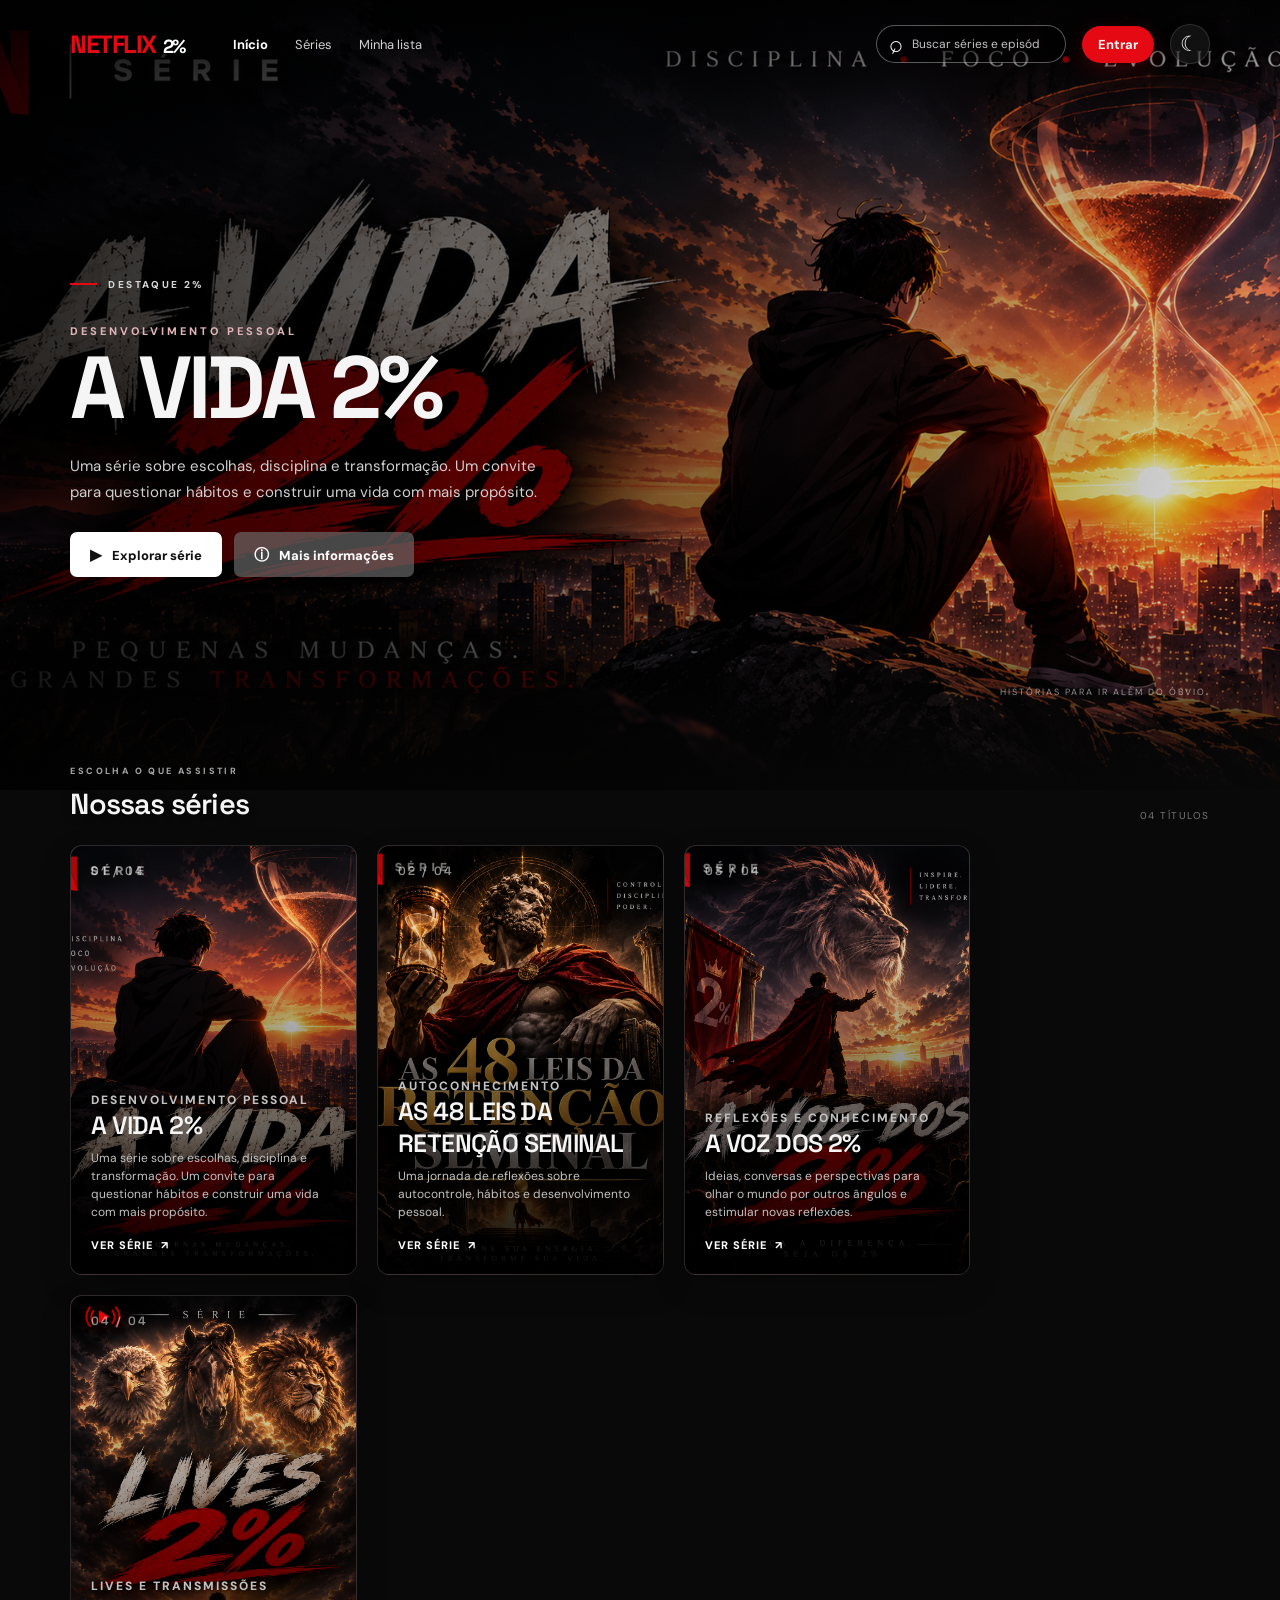
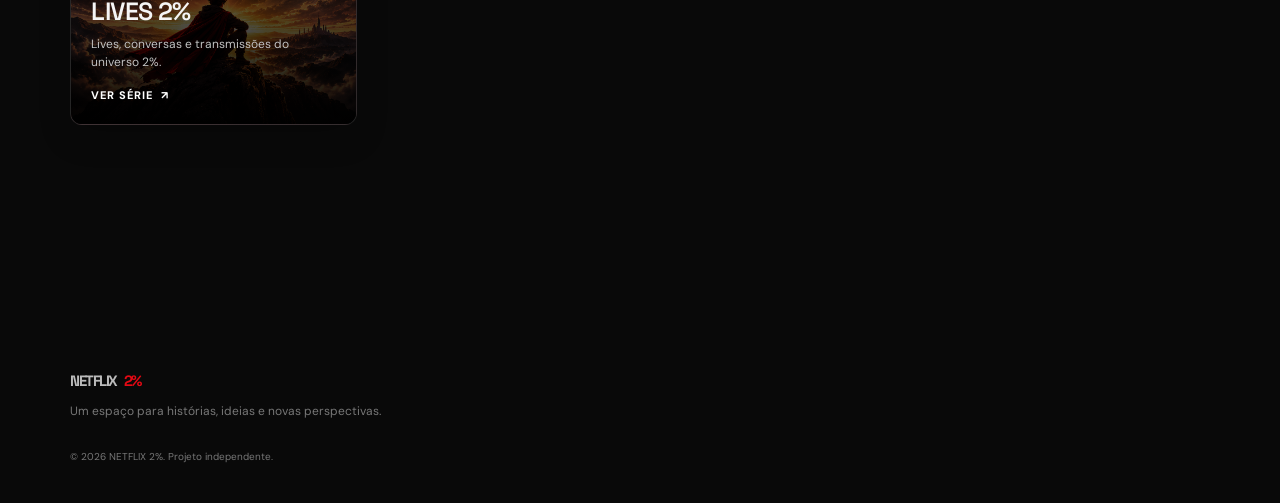
==== index.html @ c713a43e "2" ====
<!DOCTYPE html>
<html lang="pt-BR">
<head>
  <meta charset="UTF-8">
  <meta name="viewport" content="width=device-width, initial-scale=1.0">
  <meta name="description" content="NETFLIX 2% — sua plataforma de séries.">
  <title>NETFLIX 2% | Início</title>
  <link rel="stylesheet" href="css/global.css">
  <link rel="stylesheet" href="css/home.css">
  <script src="js/theme.js" defer></script>
  <script src="js/catalogo.js" defer></script>
  <script src="js/main.js" defer></script>
</head>
<body>
  <header class="topbar">
    <a class="brand" href="index.html" aria-label="Netflix 2% - página inicial">
      <span class="brand-main">NETFLIX</span><span class="brand-mark">2%</span>
    </a>

    <nav class="main-nav" aria-label="Navegação principal">
      <a class="active" href="#inicio">Início</a>
      <a href="#series">Séries</a>
      <a href="#minha-lista" id="navMinhaLista">Minha lista</a>
    </nav>

    <div class="header-actions">
      <form class="search-box" id="searchForm" role="search" aria-label="Pesquisar séries e episódios">
        <button class="search-icon" type="submit" aria-label="Pesquisar">⌕</button>
        <input id="searchInput" type="search" placeholder="Buscar séries e episódios..." autocomplete="off">
      </form>
      <a class="login-link" href="#" id="loginLink">Entrar</a>
      <button class="theme-toggle" type="button" data-theme-toggle aria-label="Ativar modo claro" title="Ativar modo claro" aria-pressed="false"><span class="theme-toggle-icon" aria-hidden="true">☾</span></button>
    </div>
  </header>

  <main>
    <section class="hero" id="inicio" aria-label="Série em destaque">
      <img class="hero-banner" id="heroBanner" src="assets/banners/avidadoisporcentobanner.png" alt="" aria-hidden="true">
      <div class="hero-shade"></div>
      <div class="hero-content">
        <p class="eyebrow"><span class="eyebrow-line"></span> DESTAQUE 2%</p>
        <p class="hero-kicker" id="heroCategory">SÉRIE ORIGINAL</p>
        <h1 id="heroTitle">UMA NOVA<br>JORNADA</h1>
        <p class="hero-description" id="heroDescription">
          Histórias que provocam ideias, ampliam perspectivas e fazem você enxergar além.
        </p>
        <div class="hero-buttons">
          <button class="button button-primary" id="heroDetailsButton" type="button">
            <span aria-hidden="true">▶</span> Explorar série
          </button>
          <button class="button button-secondary" id="heroInfoButton" type="button">
            <span aria-hidden="true">ⓘ</span> Mais informações
          </button>
        </div>
      </div>
      <div class="hero-bottom-label">HISTÓRIAS PARA IR ALÉM DO ÓBVIO.</div>
    </section>

    <section class="catalog-section" id="series">
      <div class="section-heading">
        <div>
          <p class="section-overline">ESCOLHA O QUE ASSISTIR</p>
          <h2>Nossas séries</h2>
        </div>
        <span class="catalog-count" id="catalogCount">CATÁLOGO</span>
      </div>

      <div class="series-grid" id="seriesGrid" aria-live="polite">
        <!-- Os cards são inseridos pelo JavaScript a partir de js/catalogo.js. -->
      </div>
      <p class="empty-message" id="emptyMessage" hidden>Nenhuma série encontrada. Tente outro termo.</p>
    </section>

    <section class="quote-strip" id="minha-lista">
      <span class="quote-symbol">“</span>
      <p>O próximo capítulo começa quando você decide continuar.</p>
      <span class="quote-signature">NETFLIX <b>2%</b></span>
    </section>
  </main>

  <footer class="footer">
    <div class="footer-brand">NETFLIX <span>2%</span></div>
    <p>Um espaço para histórias, ideias e novas perspectivas.</p>
    <small>© 2026 NETFLIX 2%. Projeto independente.</small>
  </footer>

  <dialog class="info-dialog" id="seriesDialog">
    <button class="dialog-close" id="dialogClose" aria-label="Fechar">×</button>
    <p class="section-overline">CONHEÇA A SÉRIE</p>
    <h2 id="dialogTitle">Título da série</h2>
    <p id="dialogDescription"></p>
    <p class="dialog-note">Consulte a página da série para ver as temporadas e os episódios disponíveis.</p>
  </dialog>
</body>
</html>
---- css/global.css ----
@import url('https://fonts.googleapis.com/css2?family=DM+Sans:wght@400;500;600;700;800&family=Space+Grotesk:wght@500;600;700&display=swap');

:root {
  color-scheme: dark;
  --bg: #090909;
  --surface: #151515;
  --surface-raised: #1d1d1d;
  --text: #f5f5f5;
  --muted: #a5a5a5;
  --muted-strong: #c8c8c8;
  --red: #e50914;
  --red-dark: #a80710;
  --line: rgba(255,255,255,.12);
  --soft-shadow: 0 16px 45px rgba(0,0,0,.28);
  --page-padding: clamp(22px, 5.5vw, 88px);
}

* { box-sizing: border-box; }
html { scroll-behavior: smooth; }
body {
  margin: 0;
  background: var(--bg);
  color: var(--text);
  font-family: "DM Sans", Arial, sans-serif;
  -webkit-font-smoothing: antialiased;
  transition: background-color .28s ease, color .28s ease;
}
button, input { font: inherit; }
button, a { -webkit-tap-highlight-color: transparent; }
a { color: inherit; text-decoration: none; }
button { cursor: pointer; }
::selection { background: var(--red); color: white; }

/* AJUSTES GERAIS PARA TELAS E CONTROLES TOUCH */
img, iframe, video { max-width: 100%; }
button, a, select, input { touch-action: manipulation; }
:focus-visible { outline: 2px solid var(--red); outline-offset: 3px; }

@media (max-width: 480px) {
  :root { --page-padding: 18px; }
  body { overflow-x: hidden; }
}

@media (prefers-reduced-motion: reduce) {
  html { scroll-behavior: auto; }
  *, *::before, *::after { animation-duration: .01ms !important; animation-iteration-count: 1 !important; transition-duration: .01ms !important; }
}


/* CONTROLES DE TEMA E MOVIMENTO GLOBAL */
.theme-toggle {
  width: 40px; height: 40px; flex: 0 0 40px;
  display: inline-grid; place-items: center;
  border: 1px solid var(--line); border-radius: 50%;
  color: var(--text); background: rgba(30,30,30,.55);
  box-shadow: 0 5px 18px rgba(0,0,0,.12);
  cursor: pointer; transition: transform .22s ease, background .22s ease, border-color .22s ease, color .22s ease;
}
.theme-toggle:hover { transform: translateY(-2px) rotate(-8deg); border-color: var(--red); }
.theme-toggle:active { transform: scale(.94); }
.theme-toggle-icon { font-size: 21px; line-height: 1; }
.motion-reveal { opacity: 0; transform: translateY(22px); transition: opacity .65s ease, transform .65s cubic-bezier(.2,.7,.2,1); }
body .motion-reveal { transition: opacity .65s ease, transform .65s cubic-bezier(.2,.7,.2,1), border-color .25s ease, box-shadow .32s ease; }
.motion-reveal.is-visible { opacity: 1; transform: translateY(0); }
.series-grid .series-card:nth-child(2), .episode-list .episode-card:nth-child(2) { transition-delay: .06s; }
.series-grid .series-card:nth-child(3), .episode-list .episode-card:nth-child(3) { transition-delay: .12s; }
.series-grid .series-card:nth-child(4), .episode-list .episode-card:nth-child(4) { transition-delay: .18s; }

:root[data-theme="light"] {
  color-scheme: light;
  --bg: #f2f3f5;
  --surface: #ffffff;
  --surface-raised: #ffffff;
  --text: #17191d;
  --muted: #666b73;
  --muted-strong: #454a52;
  --line: rgba(20,24,31,.13);
  --soft-shadow: 0 16px 42px rgba(25,32,45,.10);
}
:root[data-theme="light"] body { background: var(--bg); color: var(--text); }
:root[data-theme="light"] .theme-toggle { color: #24262b; background: rgba(255,255,255,.84); border-color: rgba(0,0,0,.14); }
:root[data-theme="light"] ::selection { background: #e50914; color: #fff; }

@media (prefers-reduced-motion: reduce) {
  .motion-reveal, .motion-reveal.is-visible { opacity: 1; transform: none; transition: none; }
  .theme-toggle { transition: none; }
}


:root[data-theme="light"] .theme-toggle:hover,
:root[data-theme="light"] .theme-toggle:focus-visible {
  border-color: var(--red);
}
---- css/home.css ----
/* CABEÇALHO */
.topbar {
  position: absolute;
  z-index: 10;
  inset: 0 0 auto;
  height: 88px;
  padding: 0 var(--page-padding);
  display: flex;
  align-items: center;
  gap: 48px;
  background: linear-gradient(180deg, rgba(0,0,0,.78), transparent);
}
.brand, .footer-brand {
  display: inline-flex;
  align-items: baseline;
  gap: 7px;
  white-space: nowrap;
  font-family: "Space Grotesk", sans-serif;
  font-weight: 700;
  letter-spacing: -1.5px;
}
.brand-main { color: var(--red); font-size: 25px; }
.brand-mark { color: #fff; font-size: 19px; }
.main-nav { display: flex; align-items: center; gap: 27px; color: #d0d0d0; font-size: 13px; }
.main-nav a { transition: color .2s; }
.main-nav a:hover, .main-nav a.active { color: #fff; font-weight: 700; }
.header-actions { margin-left: auto; display: flex; align-items: center; gap: 16px; }
.search-box {
  height: 38px; width: 190px; display: flex; align-items: center; gap: 8px;
  padding: 0 11px; border: 1px solid rgba(255,255,255,.35);
  background: rgba(0,0,0,.35); transition: width .25s, border-color .25s;
}
.search-box:focus-within { width: 235px; border-color: #fff; }
.search-icon { flex: 0 0 auto; padding: 0; border: 0; color: white; background: transparent; cursor: pointer; font-size: 24px; line-height: 1; transform: rotate(-20deg); }
.search-icon:hover { color: var(--red); }
.search-box input { width: 100%; min-width: 0; color: white; border: 0; outline: 0; background: transparent; font-size: 12px; }
.search-box input::placeholder { color: #c2c2c2; }
.login-link { font-size: 13px; font-weight: 700; padding: 10px 16px; background: var(--red); border-radius: 3px; }
.login-link:hover { background: #f6121d; }

/* DESTAQUE */
.hero {
  min-height: 690px;
  height: min(790px, 88vh);
  position: relative;
  display: flex;
  align-items: center;
  overflow: hidden;
  background: #090909;
}
.hero-banner {
  position: absolute;
  z-index: 0;
  inset: 0;
  display: block;
  width: 100%;
  height: 100%;
  object-fit: cover;
  object-position: center center;
  pointer-events: none;
}
.hero::before {
  content: "2%";
  position: absolute;
  right: 8%; top: 18%;
  font: 700 clamp(190px, 31vw, 440px)/1 "Space Grotesk", sans-serif;
  letter-spacing: -35px;
  color: rgba(255, 0, 0, 0);
  transform: rotate(-8deg);
  z-index: 1;
  pointer-events: none;
}
.hero::after {
  content: "";
  position: absolute; inset: auto 0 0; height: 190px;
  background: linear-gradient(transparent, var(--bg));
}
.hero-shade { position: absolute; z-index: 1; inset: 0; background: linear-gradient(90deg, rgba(0,0,0,.78) 0%, rgba(0,0,0,.48) 48%, rgba(0,0,0,.16) 100%); }
.hero-content { position: relative; z-index: 2; width: min(620px, 75%); margin: 55px 0 0 var(--page-padding); }
.eyebrow, .section-overline { color: #d6d6d6; font-size: 10px; font-weight: 800; letter-spacing: 2.4px; }
.eyebrow { display: flex; align-items: center; gap: 11px; }
.eyebrow-line { display: inline-block; width: 27px; height: 2px; background: var(--red); }
.hero-kicker { margin: 33px 0 9px; color: #e2b6b8; font-size: 11px; font-weight: 800; letter-spacing: 3px; }
.hero h1 { margin: 0; font: 700 clamp(48px, 7vw, 88px)/.94 "Space Grotesk", sans-serif; letter-spacing: -4px; }
.hero-description { max-width: 470px; margin: 23px 0 27px; color: #d0d0d0; font-size: 15px; line-height: 1.75; }
.hero-buttons { display: flex; flex-wrap: wrap; gap: 12px; }
.button { min-height: 45px; padding: 0 20px; border: 0; border-radius: 3px; font-size: 13px; font-weight: 800; }
.button span { margin-right: 7px; font-size: 15px; }
.button-primary { color: #111; background: #fff; }
.button-primary:hover { background: #dedede; }
.button-secondary { color: white; background: rgba(109,109,110,.65); }
.button-secondary:hover { background: rgba(109,109,110,.9); }
.hero-bottom-label { position: absolute; z-index: 2; right: var(--page-padding); bottom: 92px; color: rgba(255,255,255,.55); font-size: 9px; letter-spacing: 2px; }

/* CATÁLOGO */
.catalog-section { position: relative; z-index: 3; padding: 0 var(--page-padding) 75px; margin-top: -25px; }
.section-heading { display: flex; justify-content: space-between; align-items: end; margin-bottom: 23px; }
.section-overline { margin: 0 0 8px; color: #a5a5a5; font-size: 9px; }
.section-heading h2 { margin: 0; font: 600 29px "Space Grotesk", sans-serif; letter-spacing: -.8px; }
.catalog-count { color: #777; font-size: 10px; letter-spacing: 1.5px; }
.series-grid { display: grid; grid-template-columns: repeat(3, minmax(0, 1fr)); gap: 20px; max-width: 900px; }
.series-card {
  position: relative; aspect-ratio: 2 / 3; min-height: 0; overflow: hidden; isolation: isolate;
  border-radius: 12px; box-shadow: 0 12px 32px rgba(0,0,0,.18);
  display: flex; align-items: end; padding: 20px;
  background: linear-gradient(135deg, #302124, #111);
  border: 1px solid rgba(255,255,255,.08);
  transition: transform .32s cubic-bezier(.2,.75,.25,1), border-color .25s, box-shadow .32s;
}
.series-card:hover { transform: translateY(-7px) scale(1.012); border-color: rgba(255,255,255,.48); box-shadow: 0 22px 48px rgba(0,0,0,.34); }
.card-poster { position: absolute; z-index: -2; inset: 0; width: 100%; height: 100%; object-fit: cover; object-position: center; transition: transform .7s cubic-bezier(.2,.7,.2,1); }
.series-card:hover .card-poster { transform: scale(1.055); }
.series-card::before {
  content: ""; position: absolute; z-index: -1; inset: 0;
  background: linear-gradient(0deg, rgba(0,0,0,.94), rgba(0,0,0,.05) 85%);
}
.card-number { position: absolute; z-index: 1; top: 17px; left: 20px; color: rgba(255,255,255,.55); font: 600 12px "Space Grotesk"; letter-spacing: 2px; }
.card-content { position: relative; z-index: 1; width: 100%; }
.card-category { margin: 0 0 6px; color: #d7a5a7; font-size: 9px; font-weight: 800; letter-spacing: 2px; }
.card-content h3 { margin: 0 0 8px; font: 600 25px "Space Grotesk"; letter-spacing: -.6px; }
.card-content p { max-width: 390px; margin: 0; color: #c2c2c2; font-size: 12px; line-height: 1.5; }
.card-action { margin-top: 17px; padding: 0; border: 0; color: white; background: none; font-size: 11px; font-weight: 800; letter-spacing: 1px; }
.card-action:hover { color: #ff626a; }
.empty-message { padding: 25px 0; color: var(--muted); }

/* RESULTADOS DA PESQUISA DE EPISÓDIOS */
.search-episode-card {
  position: relative;
  border-radius: 12px; box-shadow: 0 12px 32px rgba(0,0,0,.18);
  transition: transform .3s ease, box-shadow .3s ease, border-color .3s ease;
  isolation: isolate;
  min-width: 0;
  min-height: 220px;
  padding: 22px;
  display: flex;
  flex-direction: column;
  align-items: flex-start;
  justify-content: flex-end;
  gap: 10px;
  overflow: hidden;
  background: linear-gradient(145deg, #302124, #171717 65%, #090909);
  border: 1px solid rgba(255,255,255,.12);
}
.search-episode-card:hover { transform: translateY(-5px); box-shadow: 0 20px 42px rgba(0,0,0,.32); border-color: rgba(255,255,255,.35); }
.search-episode-thumbnail {
  position: absolute;
  z-index: -2;
  inset: 0;
  width: 100%;
  height: 100%;
  object-fit: cover;
}
.search-episode-thumbnail[hidden] { display: none; }
.search-episode-card::before {
  content: "";
  position: absolute;
  z-index: -1;
  inset: 0;
  background: linear-gradient(180deg, rgba(0,0,0,.08) 0%, rgba(0,0,0,.42) 38%, rgba(0,0,0,.94) 100%);
}
.search-episode-series {
  margin: 0;
  color: #d7a5a7;
  font-size: 9px;
  font-weight: 800;
  letter-spacing: 1.5px;
}
.search-episode-number {
  color: #aaa;
  font-size: 9px;
  letter-spacing: 1.2px;
}
.search-episode-card h3 {
  margin: 0;
  color: #fff;
  font: 600 19px/1.25 "Space Grotesk", sans-serif;
  overflow-wrap: anywhere;
}
.search-episode-link {
  margin-top: 8px;
  color: #fff;
  font-size: 10px;
  font-weight: 800;
  letter-spacing: 1px;
}
.search-episode-link:hover { color: #ff626a; }


/* FAIXA E RODAPÉ */
.quote-strip { margin: 0 var(--page-padding) 85px; padding: 28px 0; display: flex; align-items: center; gap: 18px; border-top: 1px solid var(--line); border-bottom: 1px solid var(--line); }
.quote-symbol { color: var(--red); font: 700 54px Georgia; line-height: .5; }
.quote-strip p { margin: 0; color: #c9c9c9; font: 500 17px "Space Grotesk"; }
.quote-signature { margin-left: auto; color: #888; font: 700 11px "Space Grotesk"; letter-spacing: 1px; white-space: nowrap; }
.quote-signature b { color: var(--red); }
.footer { padding: 0 var(--page-padding) 38px; color: #777; }
.footer-brand { color: #bbb; font-size: 15px; }
.footer-brand span { color: var(--red); }
.footer p { margin: 12px 0 25px; font-size: 12px; }
.footer small { font-size: 10px; }

/* JANELA DE INFORMAÇÕES */
.info-dialog { width: min(520px, calc(100% - 32px)); padding: 38px; color: white; background: #181818; border: 1px solid #444; box-shadow: 0 20px 90px #000; }
.info-dialog::backdrop { background: rgba(0,0,0,.78); backdrop-filter: blur(4px); }
.info-dialog h2 { margin: 0 0 15px; font: 700 32px "Space Grotesk"; }
.info-dialog p:not(.section-overline) { color: #c5c5c5; font-size: 14px; line-height: 1.7; }
.info-dialog .dialog-note { margin-top: 25px; padding-top: 17px; border-top: 1px solid var(--line); font-size: 11px !important; }
.dialog-close { position: absolute; top: 12px; right: 15px; border: 0; color: white; background: none; font-size: 29px; }

@media (max-width: 850px) {
  .topbar { height: 75px; gap: 25px; }
  .main-nav { gap: 15px; }
  .search-box { width: 42px; border-color: transparent; background: transparent; }
  .search-box input { width: 0; }
  .search-box:focus-within { width: 180px; border-color: white; background: #111; }
  .search-box:focus-within input { width: 100%; }
  .hero { min-height: 640px; height: 78vh; }
  .series-grid { gap: 13px; }
  .series-card { padding: 17px; }
}
@media (max-width: 620px) {
  .topbar { padding-top: 7px; flex-wrap: wrap; height: 104px; gap: 0; align-content: center; }
  .brand { margin-right: auto; }
  .brand-main { font-size: 22px; }
  .header-actions { margin-left: 0; gap: 9px; }
  .main-nav { order: 3; width: 100%; margin-top: 13px; gap: 19px; font-size: 11px; }
  .login-link { padding: 8px 11px; font-size: 11px; }
  .hero { min-height: 650px; height: 82vh; align-items: end; padding-bottom: 125px; }
  .hero-content { width: calc(100% - 2 * var(--page-padding)); margin: 0 var(--page-padding); }
  .hero h1 { font-size: clamp(48px, 14vw, 68px); letter-spacing: -2.5px; }
  .hero-description { font-size: 13px; }
  .hero-bottom-label { display: none; }
  .catalog-section { margin-top: -45px; }
  .section-heading h2 { font-size: 25px; }
  .series-grid { grid-template-columns: repeat(2, minmax(0, 1fr)); gap: 12px; }
  .series-card { padding: 12px; }
  .search-episode-card { min-height: 190px; padding: 14px; }
  .search-episode-card h3 { font-size: 16px; }
  .card-content h3 { font-size: 16px; line-height: 1.15; }
  .card-content p { font-size: 10px; }
  .card-category { font-size: 7px; letter-spacing: 1px; }
  .card-action { font-size: 9px; margin-top: 10px; }
  .card-number { top: 10px; left: 12px; font-size: 10px; }
  .quote-strip { margin-bottom: 60px; gap: 10px; }
  .quote-strip p { font-size: 14px; }
  .quote-signature { display: none; }
}

@media (max-width: 360px) { .series-grid { grid-template-columns: 1fr; } }

/* ETAPA 6 — REFINAMENTO RESPONSIVO */
@media (max-width: 620px) {
  .topbar {
    position: absolute;
    min-height: 104px;
    height: auto;
    padding: 12px var(--page-padding) 10px;
    row-gap: 8px;
  }
  .brand { font-size: 22px; }
  .main-nav {
    justify-content: flex-start;
    overflow-x: auto;
    white-space: nowrap;
    padding: 3px 0 5px;
    scrollbar-width: none;
  }
  .main-nav::-webkit-scrollbar { display: none; }
  .header-actions { margin-left: auto; }
  .search-box { flex: 0 0 38px; height: 36px; }
  .search-box:focus-within { flex-basis: min(175px, 43vw); }
  .hero {
    min-height: 590px;
    height: min(760px, 92svh);
    padding: 0 0 112px;
    align-items: end;
    background-position: 58% center;
  }
  .hero-content { margin-bottom: 0; }
  .hero-kicker { margin-top: 23px; font-size: 9px; letter-spacing: 2px; }
  .hero h1 { overflow-wrap: anywhere; }
  .hero-description { max-width: 100%; margin: 17px 0 21px; line-height: 1.6; }
  .hero-buttons { gap: 9px; }
  .button { min-height: 43px; padding: 0 13px; font-size: 11px; }
  .catalog-section { padding-bottom: 55px; }
  .section-heading { align-items: end; gap: 10px; }
  .section-heading h2 { font-size: 23px; }
  .catalog-count { font-size: 8px; white-space: nowrap; }
  .series-grid { grid-template-columns: repeat(2, minmax(0, 1fr)); gap: 10px; }
  .series-card { min-width: 0; padding: 11px; }
  .card-content h3 { font-size: clamp(13px, 4vw, 16px); overflow-wrap: anywhere; }
  .card-content p { font-size: 10px; }
  .quote-strip { margin-left: var(--page-padding); margin-right: var(--page-padding); padding: 22px 0; }
  .quote-symbol { font-size: 42px; }
  .quote-strip p { font-size: 13px; line-height: 1.45; }
  .footer { padding-bottom: 28px; }
  .info-dialog { padding: 30px 22px; }
  .info-dialog h2 { font-size: 25px; }
}

@media (max-width: 380px) {
  .topbar { padding-top: 10px; }
  .brand-main { font-size: 20px; }
  .brand-mark { font-size: 17px; }
  .main-nav { gap: 15px; font-size: 10px; }
  .login-link { padding: 8px 9px; font-size: 10px; }
  .hero { min-height: 560px; }
  .hero h1 { font-size: clamp(42px, 13vw, 54px); }
  .hero-buttons { flex-direction: column; align-items: stretch; max-width: 220px; }
  .button { width: 100%; }
  .series-grid { grid-template-columns: 1fr; max-width: 310px; }
  .series-card { aspect-ratio: 4 / 5; }
}

@media (max-width: 340px) {
  :root { --page-padding: 14px; }
  .search-box:focus-within { flex-basis: 125px; }
  .section-heading h2 { font-size: 21px; }
}


/* REFINAMENTO VISUAL — CAMADAS, PROFUNDIDADE E TEMA CLARO */
.topbar { backdrop-filter: none; -webkit-backdrop-filter: none; }
.search-box { border-radius: 999px; }
.login-link { border-radius: 999px; box-shadow: 0 7px 22px rgba(229,9,20,.2); transition: transform .2s, box-shadow .2s, background .2s; }
.login-link:hover { transform: translateY(-1px); box-shadow: 0 10px 26px rgba(229,9,20,.3); }
.button { border-radius: 7px; transition: transform .2s ease, background .2s ease, box-shadow .2s ease; }
.button:hover { transform: translateY(-2px); box-shadow: 0 9px 24px rgba(0,0,0,.2); }
.hero-shade { background: linear-gradient(90deg, rgba(0,0,0,.84) 0%, rgba(0,0,0,.52) 49%, rgba(0,0,0,.12) 100%); }
.hero h1 { text-shadow: 0 8px 35px rgba(0,0,0,.28); }
.section-heading h2 { text-shadow: 0 3px 18px rgba(0,0,0,.08); }
.quote-strip { border-color: var(--line); }
.info-dialog { border-radius: 16px; box-shadow: 0 28px 100px rgba(0,0,0,.5); }

:root[data-theme="light"] .catalog-section { color: var(--text); }
:root[data-theme="light"] .section-overline { color: #737780; }
:root[data-theme="light"] .section-heading h2 { color: #17191d; }
:root[data-theme="light"] .catalog-count { color: #777d86; }
:root[data-theme="light"] .quote-strip p { color: #424750; }
:root[data-theme="light"] .quote-signature { color: #747a83; }
:root[data-theme="light"] .footer { color: #737983; }
:root[data-theme="light"] .footer-brand { color: #424750; }
:root[data-theme="light"] .info-dialog { color: #17191d; background: #fff; border-color: rgba(0,0,0,.12); box-shadow: 0 25px 90px rgba(25,32,45,.22); }
:root[data-theme="light"] .info-dialog p:not(.section-overline) { color: #565c65; }
:root[data-theme="light"] .dialog-close { color: #24262b; }
:root[data-theme="light"] .empty-message { color: #626873; }

@media (max-width: 620px) {
  .header-actions { gap: 8px; }
  .theme-toggle { width: 36px; height: 36px; flex-basis: 36px; }
  .theme-toggle-icon { font-size: 19px; }
}


/* AJUSTES FINAIS — HERO ESTÁTICO E IDENTIDADE DO TEMA CLARO */
:root[data-theme="light"] .topbar {
  background: linear-gradient(180deg, rgba(255,255,255,.96), rgba(255,255,255,.72) 62%, transparent);
}
:root[data-theme="light"] .hero {
  background: #f2f3f5;
}
:root[data-theme="light"] .hero-shade {
  background: linear-gradient(90deg, rgba(255,255,255,.52) 0%, rgba(255,255,255,.28) 48%, rgba(255,255,255,.08) 100%);
}
.hero::after { height: 190px; }
:root[data-theme="light"] .hero::after {
  height: 290px;
  background: linear-gradient(to bottom, rgba(242,243,245,0), rgba(242,243,245,.78) 52%, #f2f3f5 100%);
}
:root[data-theme="light"] .hero h1,
:root[data-theme="light"] .card-content h3 { color: var(--red); text-shadow: none; }
:root[data-theme="light"] .hero-kicker { color: #b80d16; }
:root[data-theme="light"] .eyebrow,
:root[data-theme="light"] .hero-description { color: #343942; }
:root[data-theme="light"] .hero-bottom-label { color: rgba(45,49,57,.62); }
:root[data-theme="light"] .series-card::before {
  background: linear-gradient(0deg, rgba(48,0,5,.96) 0%, rgba(126,0,10,.76) 48%, rgba(229,9,20,.08) 90%);
}
:root[data-theme="light"] .card-category { color: #ffe1e3; }
:root[data-theme="light"] .card-content h3 { color: #ff3944; }
:root[data-theme="light"] .card-content p { color: rgba(255,255,255,.92); }
:root[data-theme="light"] .card-action { color: #fff; }
:root[data-theme="light"] .section-heading h2,
:root[data-theme="light"] .catalog-count { color: var(--red); }
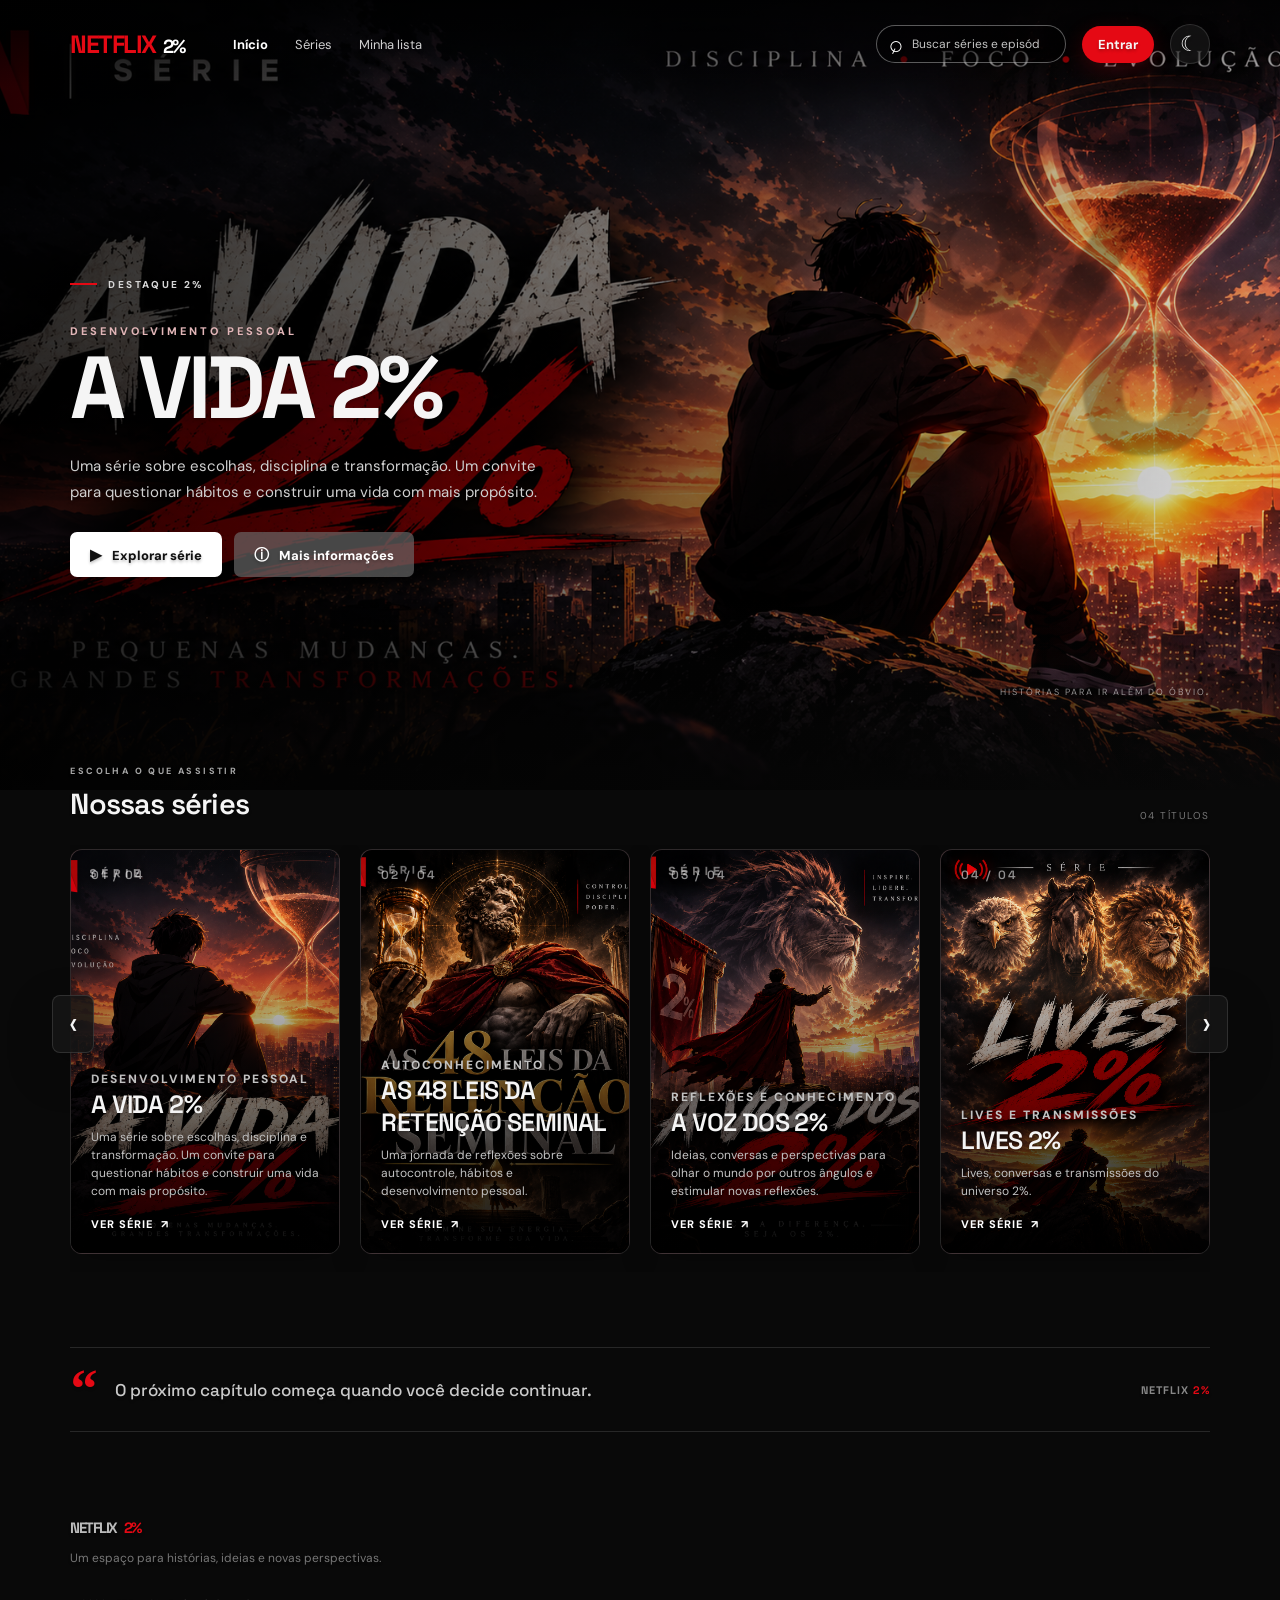
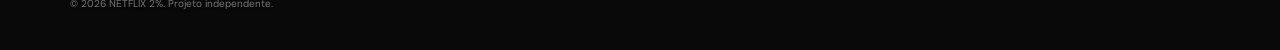
==== commit eb5f9969: "1" ====
--- a/index.html
+++ b/index.html
@@ -65,10 +65,25 @@
         <span class="catalog-count" id="catalogCount">CATÁLOGO</span>
       </div>
 
-      <div class="series-grid" id="seriesGrid" aria-live="polite">
-        <!-- Os cards são inseridos pelo JavaScript a partir de js/catalogo.js. -->
+      <div class="series-carousel">
+        <button class="carousel-arrow carousel-previous" id="seriesPrevious" type="button" aria-label="Séries anteriores">‹</button>
+        <div class="series-grid" id="seriesGrid" aria-live="polite">
+          <!-- Os cards são inseridos pelo JavaScript a partir de js/catalogo.js. -->
+        </div>
+        <button class="carousel-arrow carousel-next" id="seriesNext" type="button" aria-label="Próximas séries">›</button>
       </div>
       <p class="empty-message" id="emptyMessage" hidden>Nenhuma série encontrada. Tente outro termo.</p>
+    </section>
+
+    <section class="history-section" id="continueExplorando" hidden>
+      <div class="section-heading">
+        <div>
+          <p class="section-overline">RETOME DE ONDE PAROU</p>
+          <h2>Continue explorando</h2>
+        </div>
+        <button class="clear-history" id="clearHistory" type="button">Limpar histórico</button>
+      </div>
+      <div class="history-list" id="historyList"></div>
     </section>
 
     <section class="quote-strip" id="minha-lista">
--- a/css/global.css
+++ b/css/global.css
@@ -91,3 +91,12 @@
 :root[data-theme="light"] .theme-toggle:focus-visible {
   border-color: var(--red);
 }
+
+
+/* SOMBRA PROJETADA GLOBAL — TEXTOS EM TODOS OS TEMAS */
+body * {
+  text-shadow: 0 2px 3px rgba(0, 0, 0, .24) !important;
+}
+:root[data-theme="light"] body * {
+  text-shadow: 0 2px 3px rgba(20, 24, 31, .18) !important;
+}
--- a/css/home.css
+++ b/css/home.css
@@ -99,6 +99,82 @@
 .section-heading h2 { margin: 0; font: 600 29px "Space Grotesk", sans-serif; letter-spacing: -.8px; }
 .catalog-count { color: #777; font-size: 10px; letter-spacing: 1.5px; }
 .series-grid { display: grid; grid-template-columns: repeat(3, minmax(0, 1fr)); gap: 20px; max-width: 900px; }
+
+/* CARROSSEL DE SÉRIES */
+.series-carousel { position: relative; }
+.series-grid.is-carousel {
+  display: flex;
+  gap: 20px;
+  max-width: none;
+  overflow-x: auto;
+  padding: 4px 3px 18px;
+  scroll-snap-type: x mandatory;
+  scroll-behavior: smooth;
+  scrollbar-width: none;
+}
+.series-grid.is-carousel::-webkit-scrollbar { display: none; }
+.series-grid.is-carousel .series-card {
+  flex: 0 0 clamp(210px, 22vw, 270px);
+  scroll-snap-align: start;
+}
+.carousel-arrow {
+  position: absolute;
+  z-index: 4;
+  top: 42%;
+  transform: translateY(-50%);
+  width: 42px;
+  height: 58px;
+  border: 1px solid var(--line);
+  border-radius: 8px;
+  color: var(--text);
+  background: color-mix(in srgb, var(--surface) 88%, transparent);
+  font-size: 34px;
+  line-height: 1;
+  cursor: pointer;
+  box-shadow: var(--soft-shadow);
+}
+.carousel-arrow:hover { border-color: var(--red); color: var(--red); }
+.carousel-previous { left: -18px; }
+.carousel-next { right: -18px; }
+.carousel-arrow[hidden] { display: none; }
+.series-carousel.search-mode .series-grid { display: grid; }
+
+/* CONTINUE EXPLORANDO — histórico deste navegador */
+.history-section { padding: 0 var(--page-padding) 68px; }
+.history-section[hidden] { display: none; }
+.history-section .section-heading { margin-bottom: 18px; }
+.clear-history {
+  border: 1px solid var(--line); border-radius: 5px; padding: 9px 12px;
+  color: var(--muted); background: transparent; font: inherit; font-size: 11px; cursor: pointer;
+}
+.clear-history:hover { color: var(--red); border-color: var(--red); }
+.history-list {
+  display: grid; grid-template-columns: repeat(auto-fill, minmax(230px, 1fr)); gap: 14px;
+}
+.history-card {
+  display: flex; min-width: 0; gap: 12px; align-items: center;
+  padding: 10px; color: var(--text); text-decoration: none;
+  background: var(--surface); border: 1px solid var(--line); border-radius: 9px;
+  transition: border-color .2s, transform .2s;
+}
+.history-card:hover { border-color: var(--red); transform: translateY(-2px); }
+.history-card img {
+  width: 112px; aspect-ratio: 16 / 9; object-fit: cover; border-radius: 5px; flex: 0 0 auto;
+}
+.history-card-info { display: grid; gap: 5px; min-width: 0; }
+.history-card-info strong, .history-card-info span {
+  overflow: hidden; text-overflow: ellipsis; white-space: nowrap;
+}
+.history-card-info strong { font-size: 12px; }
+.history-card-info span { color: var(--muted); font-size: 10px; }
+.history-card-info small { color: var(--red); font-size: 9px; letter-spacing: 1px; }
+@media (max-width: 620px) {
+  .series-grid.is-carousel .series-card { flex-basis: min(68vw, 245px); }
+  .carousel-arrow { display: none; }
+  .history-list { grid-template-columns: 1fr; }
+  .history-section { padding-bottom: 48px; }
+}
+
 .series-card {
   position: relative; aspect-ratio: 2 / 3; min-height: 0; overflow: hidden; isolation: isolate;
   border-radius: 12px; box-shadow: 0 12px 32px rgba(0,0,0,.18);
@@ -359,7 +435,7 @@
   background: #f2f3f5;
 }
 :root[data-theme="light"] .hero-shade {
-  background: linear-gradient(90deg, rgba(255,255,255,.52) 0%, rgba(255,255,255,.28) 48%, rgba(255,255,255,.08) 100%);
+  background: linear-gradient(90deg, rgba(255,255,255,.30) 0%, rgba(255,255,255,.16) 48%, rgba(255,255,255,.04) 100%);
 }
 .hero::after { height: 190px; }
 :root[data-theme="light"] .hero::after {
@@ -373,7 +449,7 @@
 :root[data-theme="light"] .hero-description { color: #343942; }
 :root[data-theme="light"] .hero-bottom-label { color: rgba(45,49,57,.62); }
 :root[data-theme="light"] .series-card::before {
-  background: linear-gradient(0deg, rgba(48,0,5,.96) 0%, rgba(126,0,10,.76) 48%, rgba(229,9,20,.08) 90%);
+  background: linear-gradient(0deg, rgba(48,0,5,.76) 0%, rgba(126,0,10,.48) 48%, rgba(229,9,20,.04) 90%);
 }
 :root[data-theme="light"] .card-category { color: #ffe1e3; }
 :root[data-theme="light"] .card-content h3 { color: #ff3944; }
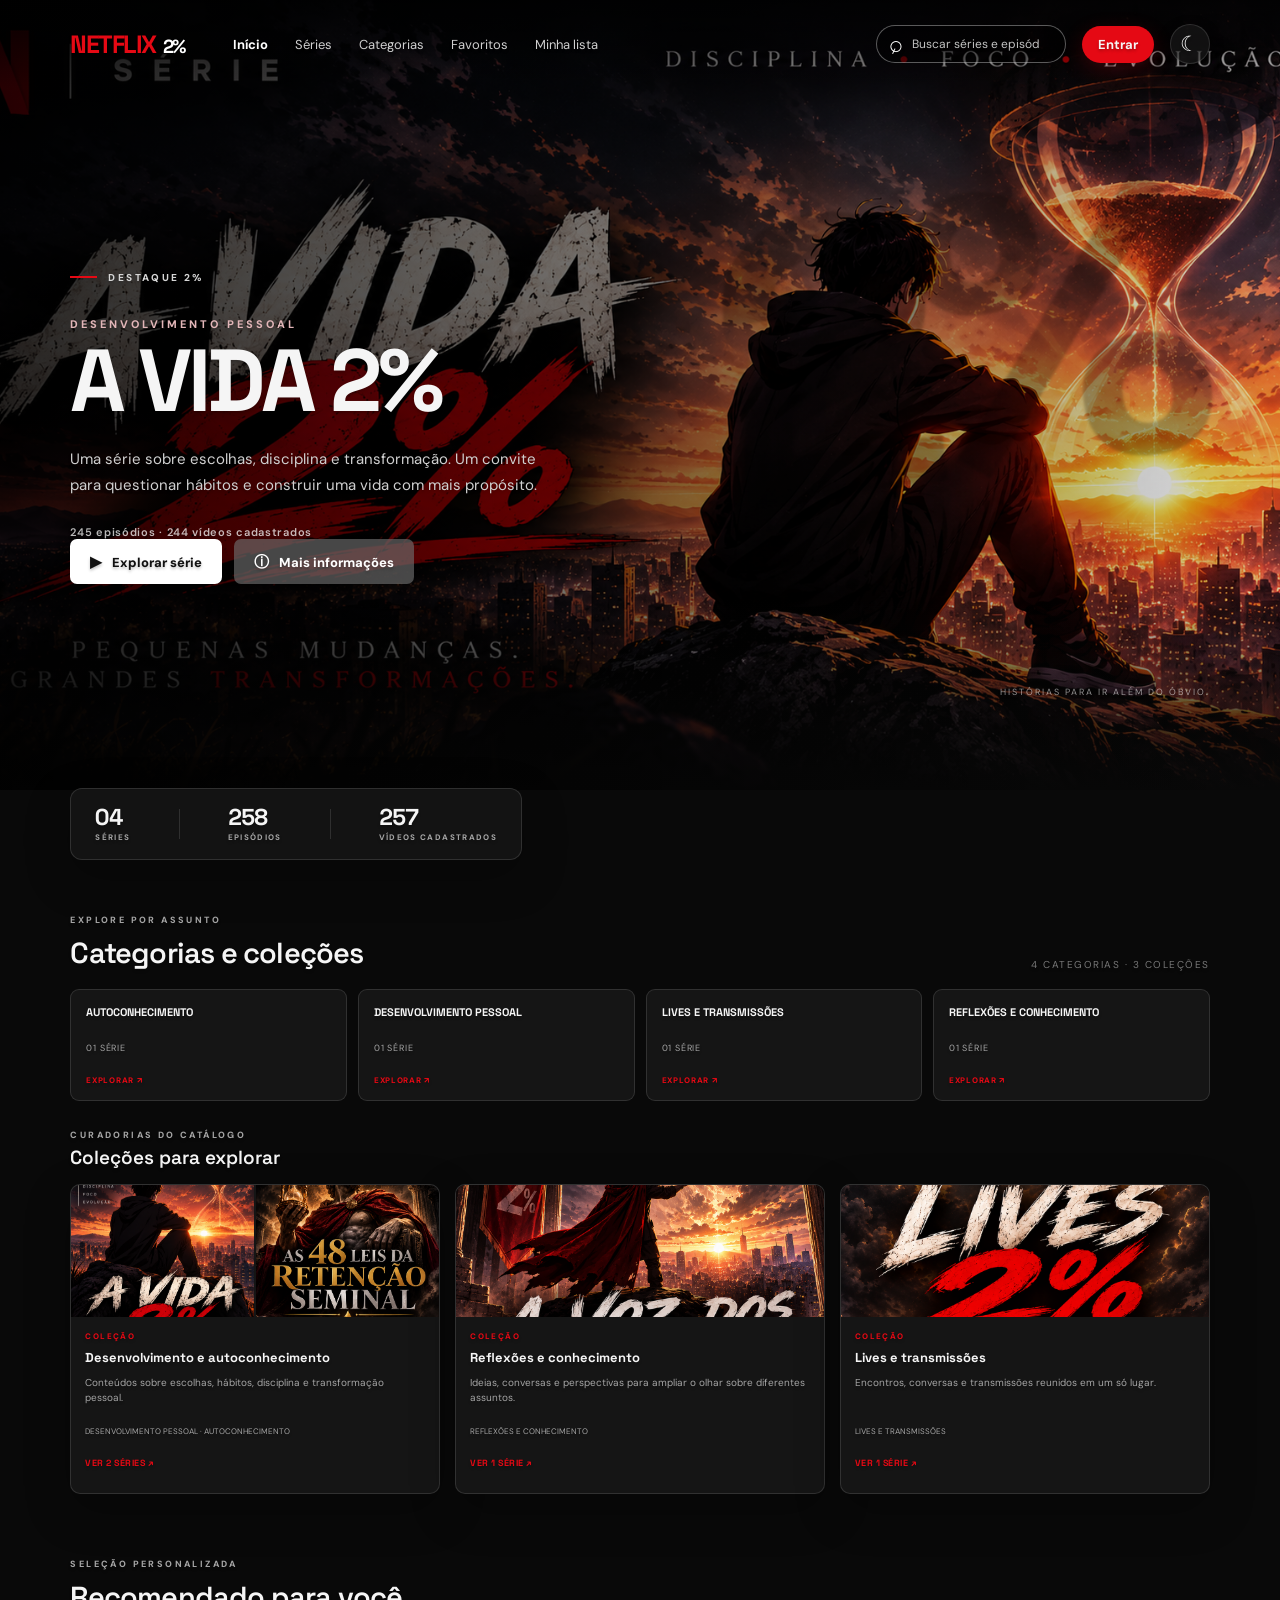
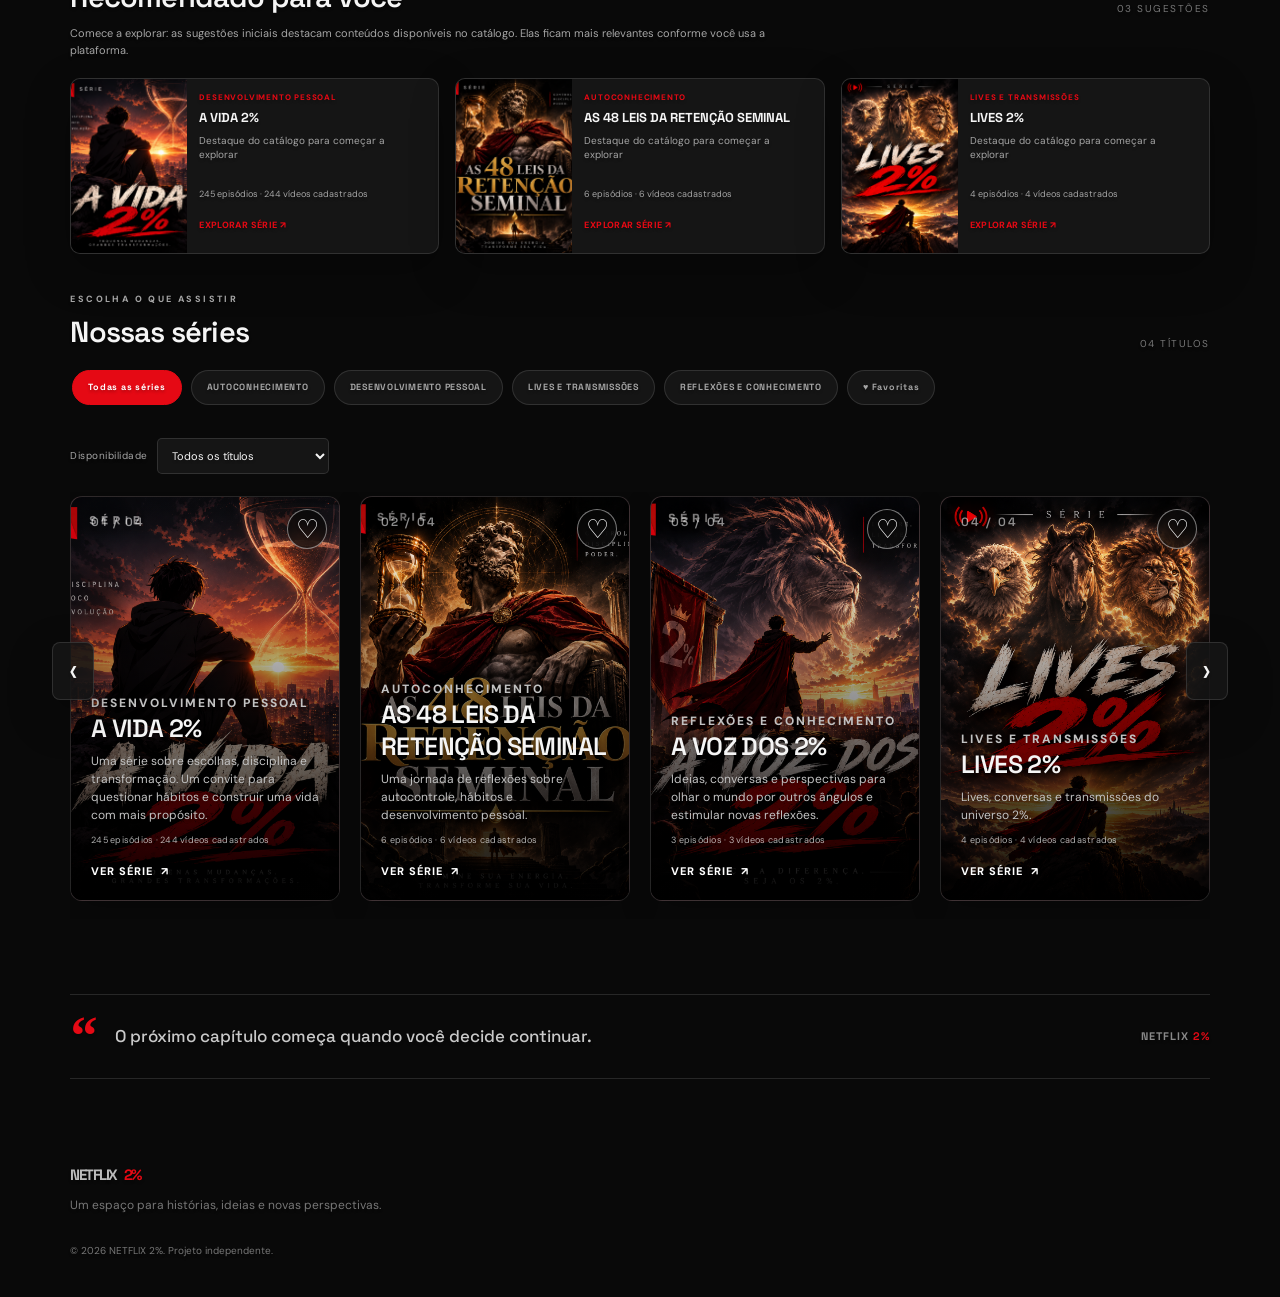
==== commit 313576ad: "1" ====
--- a/index.html
+++ b/index.html
@@ -20,6 +20,8 @@
     <nav class="main-nav" aria-label="Navegação principal">
       <a class="active" href="#inicio">Início</a>
       <a href="#series">Séries</a>
+      <a href="#descobrir">Categorias</a>
+      <a href="#favoritos">Favoritos</a>
       <a href="#minha-lista" id="navMinhaLista">Minha lista</a>
     </nav>
 
@@ -44,7 +46,8 @@
         <p class="hero-description" id="heroDescription">
           Histórias que provocam ideias, ampliam perspectivas e fazem você enxergar além.
         </p>
-        <div class="hero-buttons">
+        <div class="hero-meta" id="heroMeta" aria-label="Informações do catálogo"></div>
+      <div class="hero-buttons">
           <button class="button button-primary" id="heroDetailsButton" type="button">
             <span aria-hidden="true">▶</span> Explorar série
           </button>
@@ -56,6 +59,42 @@
       <div class="hero-bottom-label">HISTÓRIAS PARA IR ALÉM DO ÓBVIO.</div>
     </section>
 
+    <section class="catalog-overview" aria-label="Panorama do catálogo">
+      <div class="overview-item"><strong id="overviewSeries">04</strong><span>SÉRIES</span></div>
+      <div class="overview-divider" aria-hidden="true"></div>
+      <div class="overview-item"><strong id="overviewEpisodes">258</strong><span>EPISÓDIOS</span></div>
+      <div class="overview-divider" aria-hidden="true"></div>
+      <div class="overview-item"><strong id="overviewAvailable">00</strong><span>VÍDEOS CADASTRADOS</span></div>
+    </section>
+
+    <section class="discovery-section" id="descobrir" aria-labelledby="discoveryTitle">
+      <div class="section-heading">
+        <div>
+          <p class="section-overline">EXPLORE POR ASSUNTO</p>
+          <h2 id="discoveryTitle">Categorias e coleções</h2>
+        </div>
+        <span class="catalog-count" id="discoveryCount"></span>
+      </div>
+      <div class="discovery-categories" id="discoveryCategories" aria-label="Categorias do catálogo"></div>
+      <div class="collections-heading">
+        <p class="section-overline">CURADORIAS DO CATÁLOGO</p>
+        <h3>Coleções para explorar</h3>
+      </div>
+      <div class="collections-grid" id="collectionsGrid"></div>
+    </section>
+
+    <section class="recommendations-section" id="recommendations" hidden aria-labelledby="recommendationsTitle">
+      <div class="section-heading">
+        <div>
+          <p class="section-overline">SELEÇÃO PERSONALIZADA</p>
+          <h2 id="recommendationsTitle">Recomendado para você</h2>
+        </div>
+        <span class="catalog-count" id="recommendationsCount"></span>
+      </div>
+      <p class="recommendations-intro" id="recommendationsIntro">Sugestões organizadas a partir das suas atividades no NETFLIX 2%.</p>
+      <div class="recommendations-grid" id="recommendationsGrid" aria-live="polite"></div>
+    </section>
+
     <section class="catalog-section" id="series">
       <div class="section-heading">
         <div>
@@ -63,6 +102,50 @@
           <h2>Nossas séries</h2>
         </div>
         <span class="catalog-count" id="catalogCount">CATÁLOGO</span>
+      </div>
+
+      <div class="catalog-tools">
+        <div class="category-filters" id="categoryFilters" aria-label="Filtrar séries por categoria"></div>
+        <label class="availability-filter" for="availabilityFilter">Disponibilidade
+          <select id="availabilityFilter">
+            <option value="all">Todos os títulos</option>
+            <option value="available">Com vídeos cadastrados</option>
+            <option value="unavailable">Sem vídeos cadastrados</option>
+          </select>
+        </label>
+      </div>
+
+      <div class="advanced-search" id="advancedSearch" hidden aria-label="Filtros avançados da pesquisa">
+        <div class="advanced-search-heading">
+          <div><span class="advanced-search-kicker">REFINE SUA BUSCA</span><strong>Filtros avançados</strong></div>
+          <button class="advanced-search-reset" id="resetSearchFilters" type="button">Limpar filtros</button>
+        </div>
+        <div class="advanced-search-controls">
+          <label>Tipo de resultado
+            <select id="searchTypeFilter">
+              <option value="all">Séries e episódios</option>
+              <option value="series">Somente séries</option>
+              <option value="episodes">Somente episódios</option>
+            </select>
+          </label>
+          <label>Categoria
+            <select id="searchCategoryFilter"><option value="all">Todas as categorias</option></select>
+          </label>
+          <label>Vídeos
+            <select id="searchAvailabilityFilter">
+              <option value="all">Todos</option>
+              <option value="available">Com vídeo cadastrado</option>
+              <option value="unavailable">Sem vídeo cadastrado</option>
+            </select>
+          </label>
+          <label>Ordenar por
+            <select id="searchSortFilter">
+              <option value="relevance">Maior relevância</option>
+              <option value="alphabetical">Ordem alfabética</option>
+              <option value="episodes">Mais episódios primeiro</option>
+            </select>
+          </label>
+        </div>
       </div>
 
       <div class="series-carousel">
@@ -75,11 +158,34 @@
       <p class="empty-message" id="emptyMessage" hidden>Nenhuma série encontrada. Tente outro termo.</p>
     </section>
 
+    <section class="favorites-section" id="favoritos" hidden>
+      <div class="section-heading">
+        <div>
+          <p class="section-overline">SEU CATÁLOGO PESSOAL</p>
+          <h2>Séries favoritas</h2>
+        </div>
+        <span class="catalog-count" id="favoritesCount"></span>
+      </div>
+      <div class="favorites-grid" id="favoritesGrid"></div>
+      <p class="favorites-empty" id="favoritesEmpty">Você ainda não favoritou nenhuma série. Use o coração nas capas para adicioná-las aqui.</p>
+    </section>
+
+    <section class="history-section continue-watching-section" id="continueWatching" hidden>
+      <div class="section-heading">
+        <div>
+          <p class="section-overline">SEU PROGRESSO</p>
+          <h2>Continue assistindo</h2>
+        </div>
+        <span class="catalog-count" id="continueWatchingCount"></span>
+      </div>
+      <div class="history-list" id="continueWatchingList"></div>
+    </section>
+
     <section class="history-section" id="continueExplorando" hidden>
       <div class="section-heading">
         <div>
-          <p class="section-overline">RETOME DE ONDE PAROU</p>
-          <h2>Continue explorando</h2>
+          <p class="section-overline">REPRODUZIDOS RECENTEMENTE</p>
+          <h2>Assistidos recentemente</h2>
         </div>
         <button class="clear-history" id="clearHistory" type="button">Limpar histórico</button>
       </div>
--- a/css/global.css
+++ b/css/global.css
@@ -100,3 +100,16 @@
 :root[data-theme="light"] body * {
   text-shadow: 0 2px 3px rgba(20, 24, 31, .18) !important;
 }
+
+
+/* 1.12.5 BETA — MICROINTERAÇÕES E ACESSIBILIDADE */
+button, a, input, select { -webkit-tap-highlight-color: transparent; }
+button:not(:disabled), a { transition-property: color, background-color, border-color, box-shadow, transform, opacity; transition-duration: .2s; transition-timing-function: ease; }
+button:active:not(:disabled), .episode-watch:active, .card-action:active { transform: scale(.97); }
+button:disabled { cursor: not-allowed; opacity: .55; }
+:focus-visible { outline: 2px solid var(--red); outline-offset: 4px; }
+.is-loading { color: transparent !important; background-color: var(--surface-raised); background-image: linear-gradient(100deg, transparent 20%, rgba(255,255,255,.12) 45%, transparent 70%); background-size: 220% 100%; animation: loadingSweep 1.25s ease-in-out infinite; }
+@keyframes loadingSweep { from { background-position: 100% 0; } to { background-position: -120% 0; } }
+@media (prefers-reduced-motion: reduce) { .is-loading { animation: none; } }
+@media (hover: none) { .series-card:hover, .history-card:hover, .episode-card:hover, .search-episode-card:hover { transform: none; } }
+@media (max-width: 650px) { button, .episode-watch, .episode-nav { min-height: 42px; } }
--- a/css/home.css
+++ b/css/home.css
@@ -457,3 +457,253 @@
 :root[data-theme="light"] .card-action { color: #fff; }
 :root[data-theme="light"] .section-heading h2,
 :root[data-theme="light"] .catalog-count { color: var(--red); }
+
+
+/* 1.12.5 BETA — ACABAMENTO DOS CARDS E ESTADOS DE IMAGEM */
+.series-card, .history-card, .search-episode-card { will-change: transform; }
+.card-poster, .episode-thumbnail, .search-episode-thumbnail, .history-card img { transition: opacity .28s ease, transform .65s cubic-bezier(.2,.7,.2,1); }
+.card-poster.is-loading, .episode-thumbnail.is-loading, .search-episode-thumbnail.is-loading, .history-card img.is-loading { opacity: .45; }
+.card-poster:not(.is-loading), .episode-thumbnail:not(.is-loading), .search-episode-thumbnail:not(.is-loading), .history-card img:not(.is-loading) { opacity: 1; }
+.series-card:focus-within, .history-card:focus-visible, .search-episode-link:focus-visible { outline: 2px solid var(--red); outline-offset: 4px; }
+.carousel-arrow:active { transform: translateY(-50%) scale(.94); }
+.clear-history:active { transform: scale(.97); }
+@media (max-width: 620px) { .carousel-arrow { display: none; } .series-grid.is-carousel { overscroll-behavior-inline: contain; } .history-card { min-height: 86px; } }
+
+/* 1.13.0 — PANORAMA DO CATÁLOGO E DESCOBERTA POR CATEGORIA */
+.hero-meta {
+  margin: 17px 0 0;
+  color: rgba(255,255,255,.72);
+  font-size: 11px;
+  font-weight: 600;
+  letter-spacing: .7px;
+}
+.catalog-overview {
+  position: relative;
+  z-index: 3;
+  display: flex;
+  align-items: center;
+  gap: clamp(18px, 4vw, 48px);
+  width: fit-content;
+  max-width: calc(100% - 2 * var(--page-padding));
+  margin: -2px var(--page-padding) 54px;
+  padding: 17px 24px;
+  border: 1px solid var(--line);
+  border-radius: 12px;
+  background: color-mix(in srgb, var(--surface) 86%, transparent);
+  box-shadow: var(--soft-shadow);
+  backdrop-filter: blur(12px);
+}
+.overview-item { display: grid; gap: 3px; }
+.overview-item strong {
+  color: var(--text);
+  font: 700 23px/1 "Space Grotesk", sans-serif;
+  letter-spacing: -.8px;
+  font-variant-numeric: tabular-nums;
+}
+.overview-item span { color: var(--muted); font-size: 8px; font-weight: 800; letter-spacing: 1.35px; white-space: nowrap; }
+.overview-divider { width: 1px; height: 30px; background: var(--line); }
+.category-filters {
+  display: flex;
+  gap: 9px;
+  overflow-x: auto;
+  padding: 2px 2px 17px;
+  margin: -5px 0 8px;
+  scrollbar-width: none;
+  overscroll-behavior-inline: contain;
+}
+.category-filters::-webkit-scrollbar { display: none; }
+.category-filters[hidden] { display: none; }
+.category-chip {
+  flex: 0 0 auto;
+  min-height: 35px;
+  padding: 0 15px;
+  border: 1px solid var(--line);
+  border-radius: 999px;
+  color: var(--muted);
+  background: var(--surface);
+  font: 700 9px/1 "Space Grotesk", sans-serif;
+  letter-spacing: .75px;
+  cursor: pointer;
+  transition: color .2s ease, border-color .2s ease, background .2s ease, transform .2s ease;
+}
+.category-chip:hover { color: var(--text); border-color: var(--red); transform: translateY(-1px); }
+.category-chip[aria-pressed="true"] { color: #fff; border-color: var(--red); background: var(--red); }
+.card-catalog-meta {
+  margin-top: 10px !important;
+  color: rgba(255,255,255,.68) !important;
+  font-size: 9px !important;
+  letter-spacing: .25px;
+}
+:root[data-theme="light"] .hero-meta { color: #555b64; }
+:root[data-theme="light"] .overview-item strong { color: #20232a; }
+:root[data-theme="light"] .overview-item span { color: #737983; }
+:root[data-theme="light"] .category-chip { color: #555b64; background: #fff; border-color: rgba(20,25,35,.15); }
+:root[data-theme="light"] .category-chip[aria-pressed="true"] { color: #fff; background: var(--red); border-color: var(--red); }
+:root[data-theme="light"] .card-catalog-meta { color: rgba(255,255,255,.78) !important; }
+@media (max-width: 620px) {
+  .catalog-overview { width: calc(100% - 2 * var(--page-padding)); justify-content: space-between; gap: 10px; margin: -4px var(--page-padding) 38px; padding: 14px 13px; }
+  .overview-item strong { font-size: 19px; }
+  .overview-item span { font-size: 7px; letter-spacing: .8px; }
+  .overview-divider { height: 26px; }
+  .hero-meta { margin-top: 13px; font-size: 10px; }
+  .category-filters { margin-bottom: 3px; }
+}
+@media (prefers-reduced-motion: reduce) {
+  .category-chip { transition: none; }
+}
+
+.carousel-arrow:disabled { opacity: .28; cursor: default; pointer-events: none; box-shadow: none; }
+
+
+/* 1.17.0 — descoberta, retomada e progresso na página inicial */
+.catalog-tools { display: flex; align-items: center; justify-content: space-between; gap: 16px; flex-wrap: wrap; margin-bottom: 18px; }
+.catalog-tools .category-filters { margin-bottom: 0; }
+.availability-filter { display: inline-flex; align-items: center; gap: 9px; color: var(--muted); font-size: 10px; letter-spacing: .5px; }
+.availability-filter select { max-width: 220px; min-height: 36px; padding: 0 10px; color: var(--text); background: var(--surface); border: 1px solid var(--line); border-radius: 5px; font: inherit; font-size: 11px; }
+.availability-filter[hidden] { display: none; }
+.history-card-continue { display: grid; grid-template-columns: minmax(0, 1fr); align-content: start; gap: 0; padding: 0; overflow: hidden; }
+.history-card-continue img { display: block; width: 100%; aspect-ratio: 16 / 9; border-radius: 0; object-fit: cover; }
+.history-card-continue .history-card-info { padding: 12px; }
+.history-card-continue .history-card-info strong { font-size: 13px; }
+.history-card-continue .history-card-info span { font-size: 11px; }
+.history-card-continue .history-card-info small { font-size: 9px; }
+.home-progress-track { display: block; width: 100%; height: 4px; overflow: hidden; background: var(--line); border-radius: 10px; }
+.home-progress-fill { display: block; height: 100%; background: var(--red); border-radius: inherit; }
+.continue-watching-section { padding-top: 8px; }
+@media (min-width: 700px) { .continue-watching-section .history-list { grid-template-columns: repeat(auto-fill, minmax(210px, 1fr)); } }
+@media (max-width: 620px) {
+  .catalog-tools { align-items: stretch; }
+  .availability-filter { justify-content: space-between; width: 100%; }
+  .availability-filter select { flex: 1; max-width: none; }
+  .continue-watching-section .history-list { grid-template-columns: repeat(2, minmax(0, 1fr)); gap: 10px; }
+  .history-card-continue .history-card-info { padding: 9px; gap: 5px; }
+  .history-card-continue .history-card-info strong { font-size: 11px; }
+  .history-card-continue .history-card-info span { font-size: 10px; }
+}
+
+
+/* 1.18.0 — favoritos locais */
+.favorite-toggle {
+  position: absolute; z-index: 3; top: 12px; right: 12px;
+  width: 40px; height: 40px; display: grid; place-items: center;
+  border: 1px solid rgba(255,255,255,.45); border-radius: 50%;
+  color: #fff; background: rgba(10,10,10,.68); backdrop-filter: blur(8px);
+  font: 26px/1 Arial, sans-serif; cursor: pointer;
+  transition: transform .2s, color .2s, border-color .2s, background .2s;
+}
+.favorite-toggle:hover { transform: scale(1.08); border-color: var(--red); }
+.favorite-toggle.is-favorite { color: #ff3448; border-color: #ff3448; }
+.favorites-section { padding: 0 var(--page-padding) 68px; }
+.favorites-section[hidden] { display: none; }
+.favorites-grid { display: grid; grid-template-columns: repeat(auto-fill, minmax(210px, 1fr)); gap: 16px; }
+.favorite-series-card { display: flex; min-width: 0; gap: 13px; align-items: center; padding: 10px; border: 1px solid var(--line); border-radius: 9px; background: var(--surface); }
+.favorite-series-card img { width: 76px; aspect-ratio: 2 / 3; object-fit: cover; border-radius: 5px; }
+.favorite-series-info { display: grid; gap: 7px; min-width: 0; }
+.favorite-series-info strong { color: var(--text); font-size: 12px; }
+.favorite-series-info span { color: var(--muted); font-size: 9px; }
+.favorite-series-info a, .favorite-remove { width: fit-content; padding: 0; border: 0; color: var(--red); background: none; font: inherit; font-size: 9px; font-weight: 700; text-decoration: none; cursor: pointer; }
+.favorite-remove { color: var(--muted); }
+.favorite-remove:hover, .favorite-series-info a:hover { text-decoration: underline; }
+.favorites-empty { margin: 0; color: var(--muted); font-size: 12px; }
+.favorites-empty[hidden] { display: none; }
+
+
+/* 1.19.0 — gerenciamento do histórico e das atividades */
+.history-entry { display: flex; flex-direction: column; min-width: 0; gap: 8px; }
+.history-entry .history-card { flex: 1; }
+.history-remove {
+  align-self: flex-start; border: 1px solid var(--line); border-radius: 5px;
+  padding: 7px 10px; color: var(--muted); background: transparent;
+  font: inherit; font-size: 10px; cursor: pointer; transition: color .2s, border-color .2s;
+}
+.history-remove:hover, .history-remove:focus-visible { color: var(--red); border-color: var(--red); }
+.history-remove:focus-visible { outline: 2px solid var(--red); outline-offset: 2px; }
+.history-entry-continue .history-remove { margin: 0 10px 10px; }
+.history-entry .history-card:focus-visible { outline: 2px solid var(--red); outline-offset: 3px; }
+@media (max-width: 620px) {
+  .history-remove { min-height: 36px; padding: 8px 10px; }
+}
+
+
+/* 1.20.0 BETA — filtros avançados da pesquisa */
+.advanced-search {
+  margin: -2px 0 22px;
+  padding: 17px 18px 18px;
+  border: 1px solid var(--line);
+  border-radius: 12px;
+  background: color-mix(in srgb, var(--surface) 88%, transparent);
+  box-shadow: var(--soft-shadow);
+}
+.advanced-search[hidden] { display: none; }
+.advanced-search-heading { display: flex; align-items: center; justify-content: space-between; gap: 12px; margin-bottom: 14px; }
+.advanced-search-heading > div { display: grid; gap: 4px; }
+.advanced-search-kicker { color: var(--red); font-size: 8px; font-weight: 800; letter-spacing: 1.5px; }
+.advanced-search-heading strong { color: var(--text); font: 600 14px "Space Grotesk", sans-serif; }
+.advanced-search-reset { padding: 7px 10px; border: 1px solid var(--line); border-radius: 6px; color: var(--muted); background: transparent; font: 700 9px "Space Grotesk", sans-serif; cursor: pointer; }
+.advanced-search-reset:hover { color: var(--red); border-color: var(--red); }
+.advanced-search-controls { display: grid; grid-template-columns: repeat(4, minmax(0, 1fr)); gap: 12px; }
+.advanced-search-controls label { display: grid; gap: 7px; color: var(--muted); font-size: 9px; font-weight: 700; letter-spacing: .45px; }
+.advanced-search-controls select { width: 100%; min-width: 0; min-height: 38px; padding: 0 10px; border: 1px solid var(--line); border-radius: 6px; color: var(--text); background: var(--surface); font: 500 10px "Space Grotesk", sans-serif; }
+:root[data-theme="light"] .advanced-search { background: rgba(255,255,255,.88); }
+:root[data-theme="light"] .advanced-search-controls select { background: #fff; }
+@media (max-width: 760px) { .advanced-search-controls { grid-template-columns: repeat(2, minmax(0, 1fr)); } }
+@media (max-width: 420px) { .advanced-search { padding: 14px 12px; } .advanced-search-controls { grid-template-columns: 1fr; gap: 10px; } }
+@media (prefers-reduced-motion: reduce) { .advanced-search-reset { transition: none; } }
+
+
+/* 1.21.0 BETA — recomendações personalizadas no próprio dispositivo */
+.recommendations-section { padding: 0 var(--page-padding) 64px; }
+.recommendations-section[hidden] { display: none; }
+.recommendations-section .section-heading { margin-bottom: 12px; }
+.recommendations-intro { margin: -2px 0 18px; max-width: 720px; color: var(--muted); font-size: 11px; line-height: 1.6; }
+.recommendations-grid { display: grid; grid-template-columns: repeat(3, minmax(0, 1fr)); gap: 16px; }
+.recommendation-card { display: grid; grid-template-columns: minmax(92px, 116px) minmax(0, 1fr); min-width: 0; overflow: hidden; border: 1px solid var(--line); border-radius: 10px; background: var(--surface); box-shadow: var(--soft-shadow); transition: transform .2s, border-color .2s; }
+.recommendation-card:hover { transform: translateY(-3px); border-color: var(--red); }
+.recommendation-poster { display: block; width: 100%; height: 100%; min-height: 166px; object-fit: cover; background: var(--line); }
+.recommendation-content { display: flex; flex-direction: column; align-items: flex-start; gap: 7px; min-width: 0; padding: 13px 12px; }
+.recommendation-category { color: var(--red); font-size: 8px; font-weight: 800; letter-spacing: .8px; line-height: 1.4; }
+.recommendation-content h3 { margin: 0; color: var(--text); font: 700 13px/1.3 "Space Grotesk", sans-serif; }
+.recommendation-reason { margin: 0; color: var(--muted); font-size: 10px; line-height: 1.45; }
+.recommendation-content small { margin-top: auto; color: var(--muted); font-size: 9px; }
+.recommendation-action { display: inline-flex; align-items: center; min-height: 30px; margin-top: 3px; color: var(--red); font-size: 9px; font-weight: 800; letter-spacing: .35px; text-decoration: none; }
+.recommendation-action:hover { text-decoration: underline; }
+@media (max-width: 900px) { .recommendations-grid { grid-template-columns: repeat(2, minmax(0, 1fr)); } }
+@media (max-width: 620px) {
+  .recommendations-section { padding-bottom: 48px; }
+  .recommendations-grid { grid-template-columns: 1fr; gap: 11px; }
+  .recommendation-card { grid-template-columns: 104px minmax(0, 1fr); }
+  .recommendation-poster { min-height: 148px; }
+  .recommendation-content { padding: 11px; }
+  .recommendation-content h3 { font-size: 12px; }
+}
+@media (prefers-reduced-motion: reduce) { .recommendation-card { transition: none; } }
+
+
+/* 1.24.0 BETA — descoberta por categorias e coleções */
+.discovery-section { padding: 0 var(--page-padding) 64px; }
+.discovery-section .section-heading { margin-bottom: 18px; }
+.discovery-categories { display: grid; grid-template-columns: repeat(4, minmax(0, 1fr)); gap: 11px; margin-bottom: 28px; }
+.discovery-category { display: flex; flex-direction: column; align-items: flex-start; justify-content: space-between; gap: 10px; min-height: 112px; padding: 15px; border: 1px solid var(--line); border-radius: 9px; color: var(--text); background: var(--surface); text-align: left; cursor: pointer; transition: border-color .2s, transform .2s, background .2s; }
+.discovery-category:hover, .discovery-category:focus-visible { border-color: var(--red); transform: translateY(-2px); }
+.discovery-category:focus-visible, .collection-action:focus-visible { outline: 2px solid var(--red); outline-offset: 3px; }
+.discovery-category strong { font: 700 11px/1.45 "Space Grotesk", sans-serif; }
+.discovery-category span { color: var(--muted); font-size: 9px; letter-spacing: .8px; }
+.discovery-category small { color: var(--red); font-size: 8px; font-weight: 800; letter-spacing: .7px; }
+.collections-heading { display: flex; flex-direction: column; gap: 4px; margin-bottom: 14px; }
+.collections-heading .section-overline { margin: 0; }
+.collections-heading h3 { margin: 0; color: var(--text); font: 600 19px "Space Grotesk", sans-serif; }
+.collections-grid { display: grid; grid-template-columns: repeat(3, minmax(0, 1fr)); gap: 15px; }
+.collection-card { min-width: 0; overflow: hidden; border: 1px solid var(--line); border-radius: 10px; background: var(--surface); box-shadow: var(--soft-shadow); }
+.collection-artwork { display: flex; height: 132px; overflow: hidden; background: var(--line); }
+.collection-artwork img { flex: 1 1 0; width: 0; min-width: 0; height: 100%; object-fit: cover; }
+.collection-artwork img + img { border-left: 2px solid var(--surface); }
+.collection-content { display: flex; flex-direction: column; align-items: flex-start; gap: 8px; padding: 14px; }
+.collection-kicker { color: var(--red); font-size: 8px; font-weight: 800; letter-spacing: 1.4px; }
+.collection-content h3 { margin: 0; color: var(--text); font: 700 13px/1.35 "Space Grotesk", sans-serif; }
+.collection-content p { min-height: 42px; margin: 0; color: var(--muted); font-size: 10px; line-height: 1.5; }
+.collection-content > small { color: var(--muted); font-size: 8px; line-height: 1.5; }
+.collection-action { min-height: 32px; margin-top: 2px; padding: 0; border: 0; color: var(--red); background: transparent; font: 800 9px "Space Grotesk", sans-serif; letter-spacing: .5px; cursor: pointer; }
+.collection-action:hover { text-decoration: underline; }
+@media (max-width: 850px) { .discovery-categories { grid-template-columns: repeat(2, minmax(0, 1fr)); } .collections-grid { grid-template-columns: repeat(2, minmax(0, 1fr)); } }
+@media (max-width: 560px) { .discovery-section { padding-bottom: 48px; } .discovery-categories { gap: 8px; margin-bottom: 23px; } .discovery-category { min-height: 100px; padding: 12px; } .collections-grid { grid-template-columns: 1fr; gap: 11px; } .collection-card { display: grid; grid-template-columns: 112px minmax(0, 1fr); } .collection-artwork { height: 100%; min-height: 190px; } .collection-content { padding: 12px; } .collection-content p { min-height: 0; } }
+@media (prefers-reduced-motion: reduce) { .discovery-category { transition: none; } }
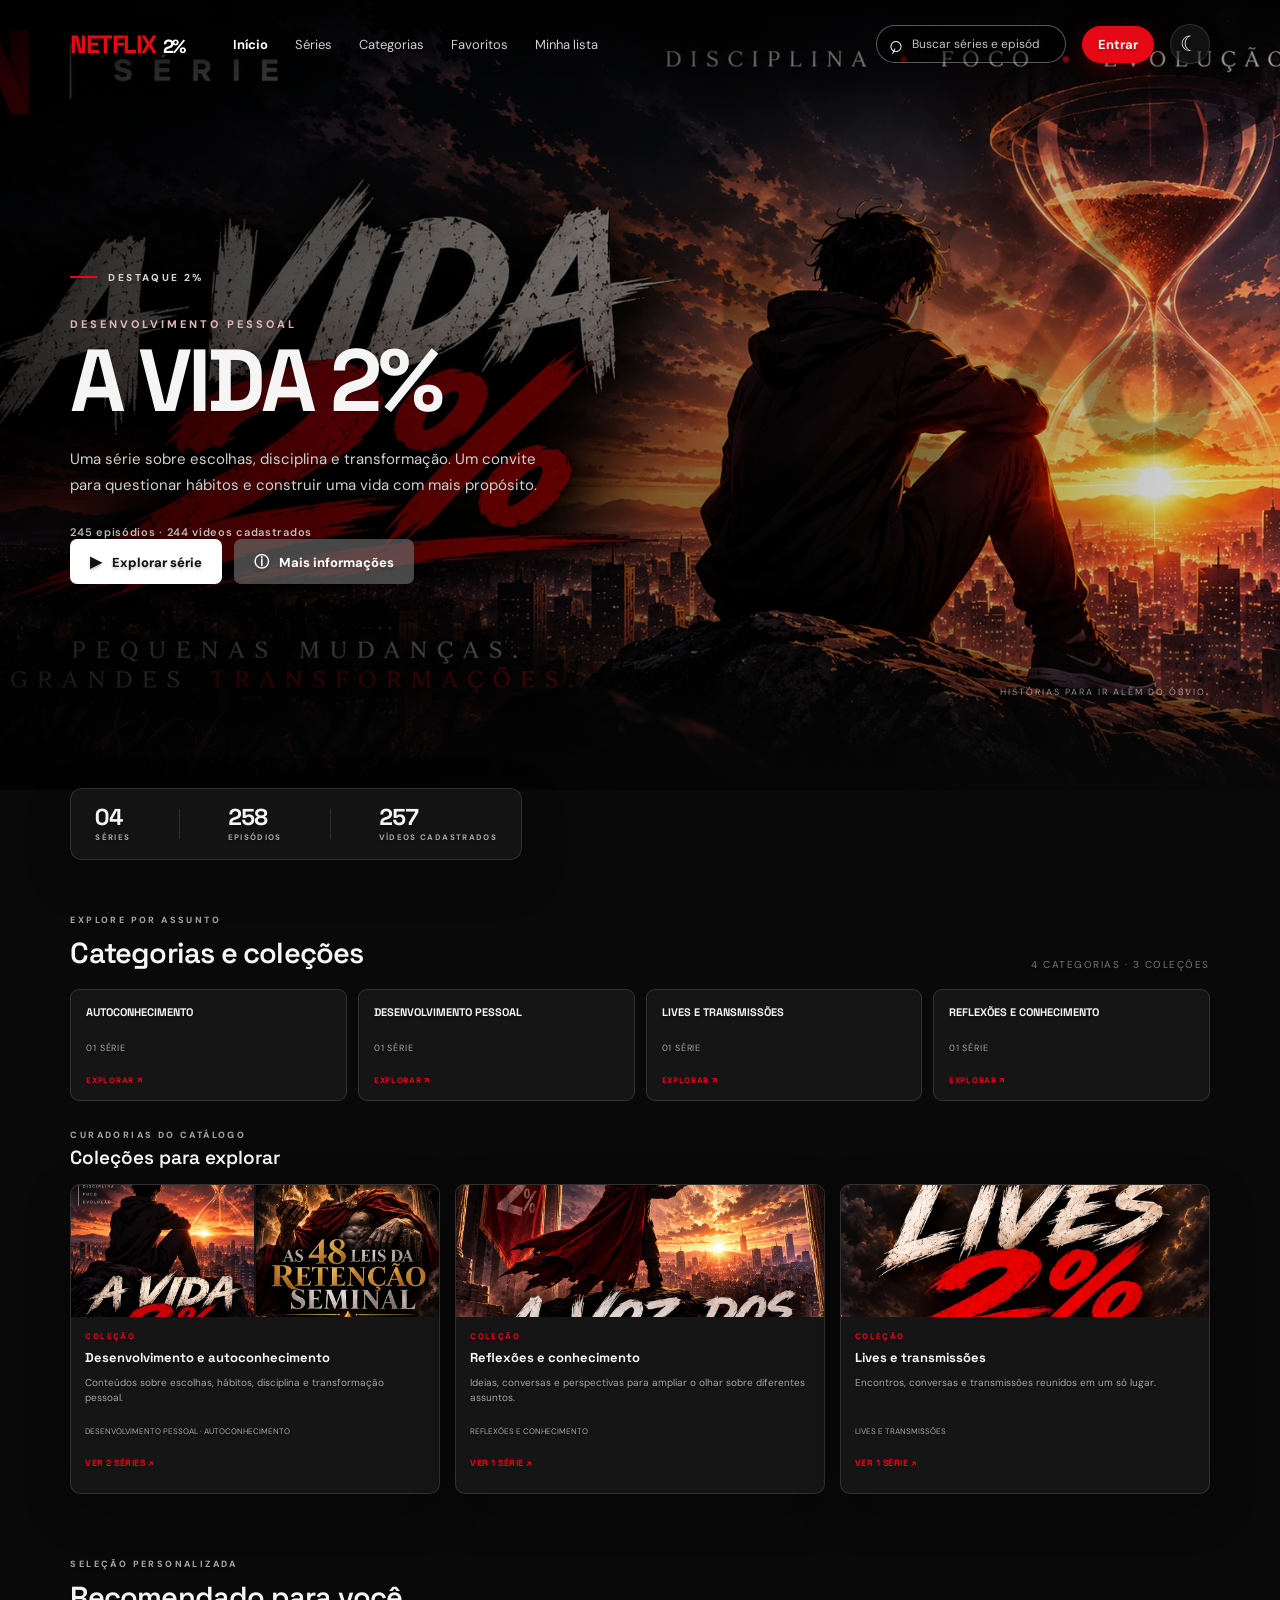
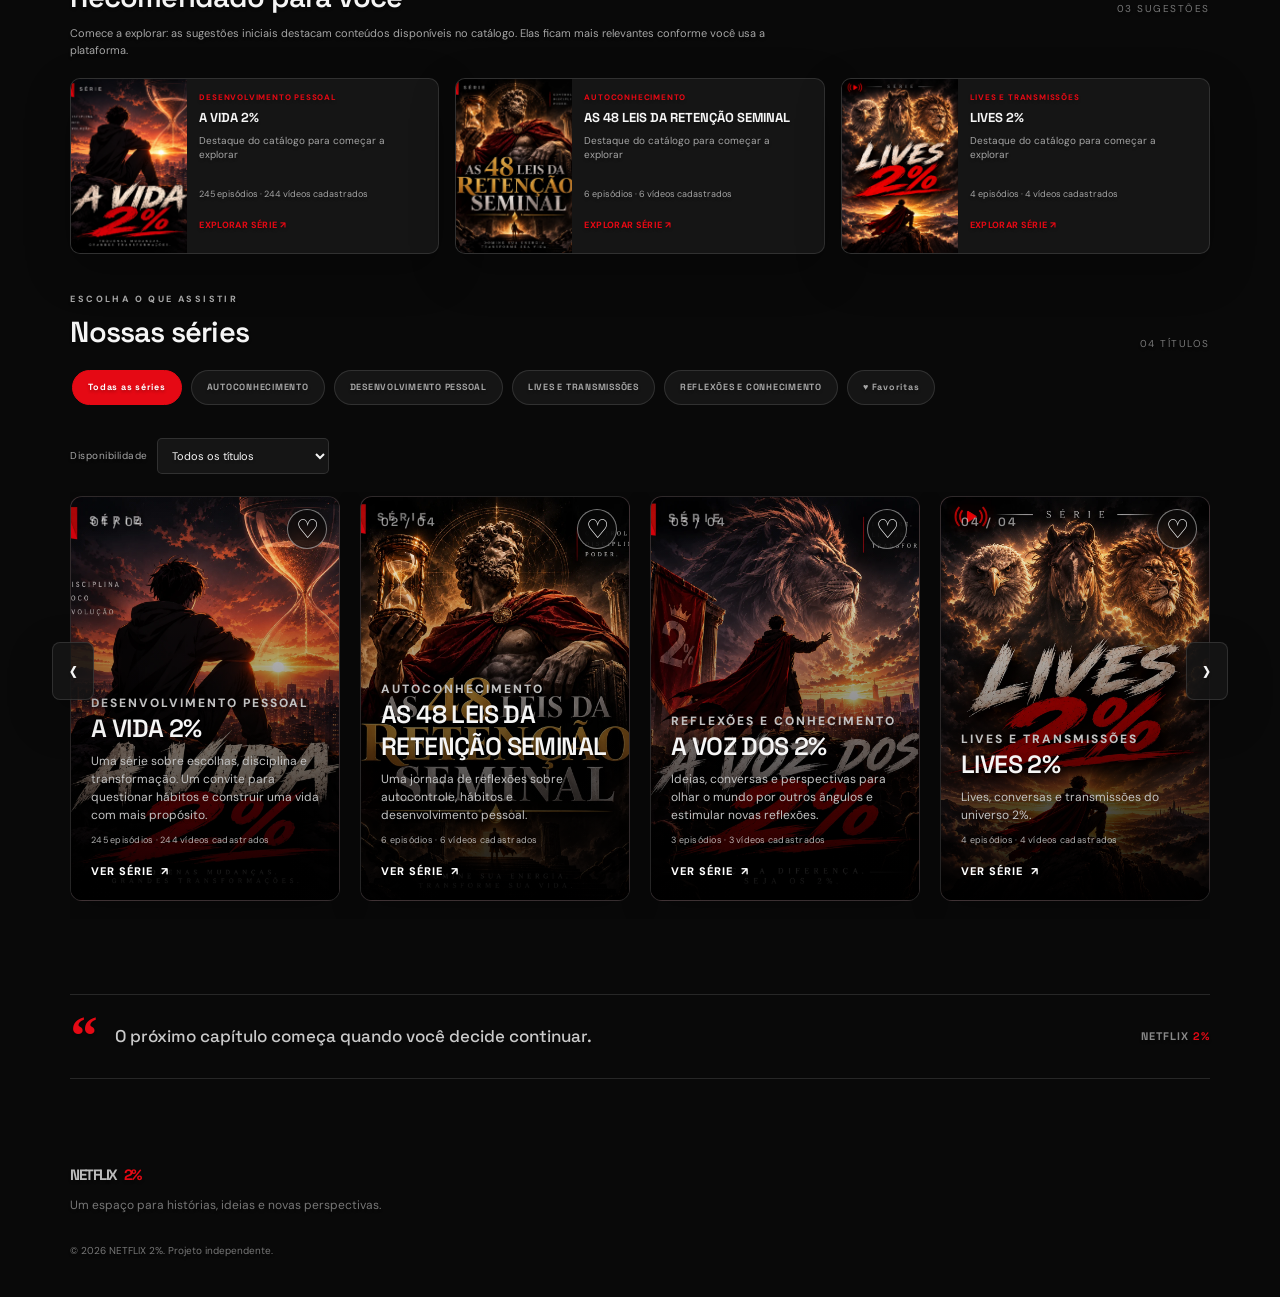
==== commit 1133a37a: "1" ====
--- a/index.html
+++ b/index.html
@@ -5,9 +5,15 @@
   <meta name="viewport" content="width=device-width, initial-scale=1.0">
   <meta name="description" content="NETFLIX 2% — sua plataforma de séries.">
   <title>NETFLIX 2% | Início</title>
+  <link rel="manifest" href="/manifest.webmanifest">
+  <meta name="theme-color" content="#141414">
+  <meta name="mobile-web-app-capable" content="yes">
+  <meta name="apple-mobile-web-app-capable" content="yes">
+  <link rel="apple-touch-icon" href="/assets/icons/icon-192.png">
   <link rel="stylesheet" href="css/global.css">
   <link rel="stylesheet" href="css/home.css">
   <script src="js/theme.js" defer></script>
+  <script src="js/pwa.js" defer></script>
   <script src="js/catalogo.js" defer></script>
   <script src="js/main.js" defer></script>
 </head>
@@ -37,7 +43,7 @@
 
   <main>
     <section class="hero" id="inicio" aria-label="Série em destaque">
-      <img class="hero-banner" id="heroBanner" src="assets/banners/avidadoisporcentobanner.png" alt="" aria-hidden="true">
+      <img class="hero-banner" id="heroBanner" src="assets/banners/avidadoisporcentobanner.webp" alt="" aria-hidden="true">
       <div class="hero-shade"></div>
       <div class="hero-content">
         <p class="eyebrow"><span class="eyebrow-line"></span> DESTAQUE 2%</p>
